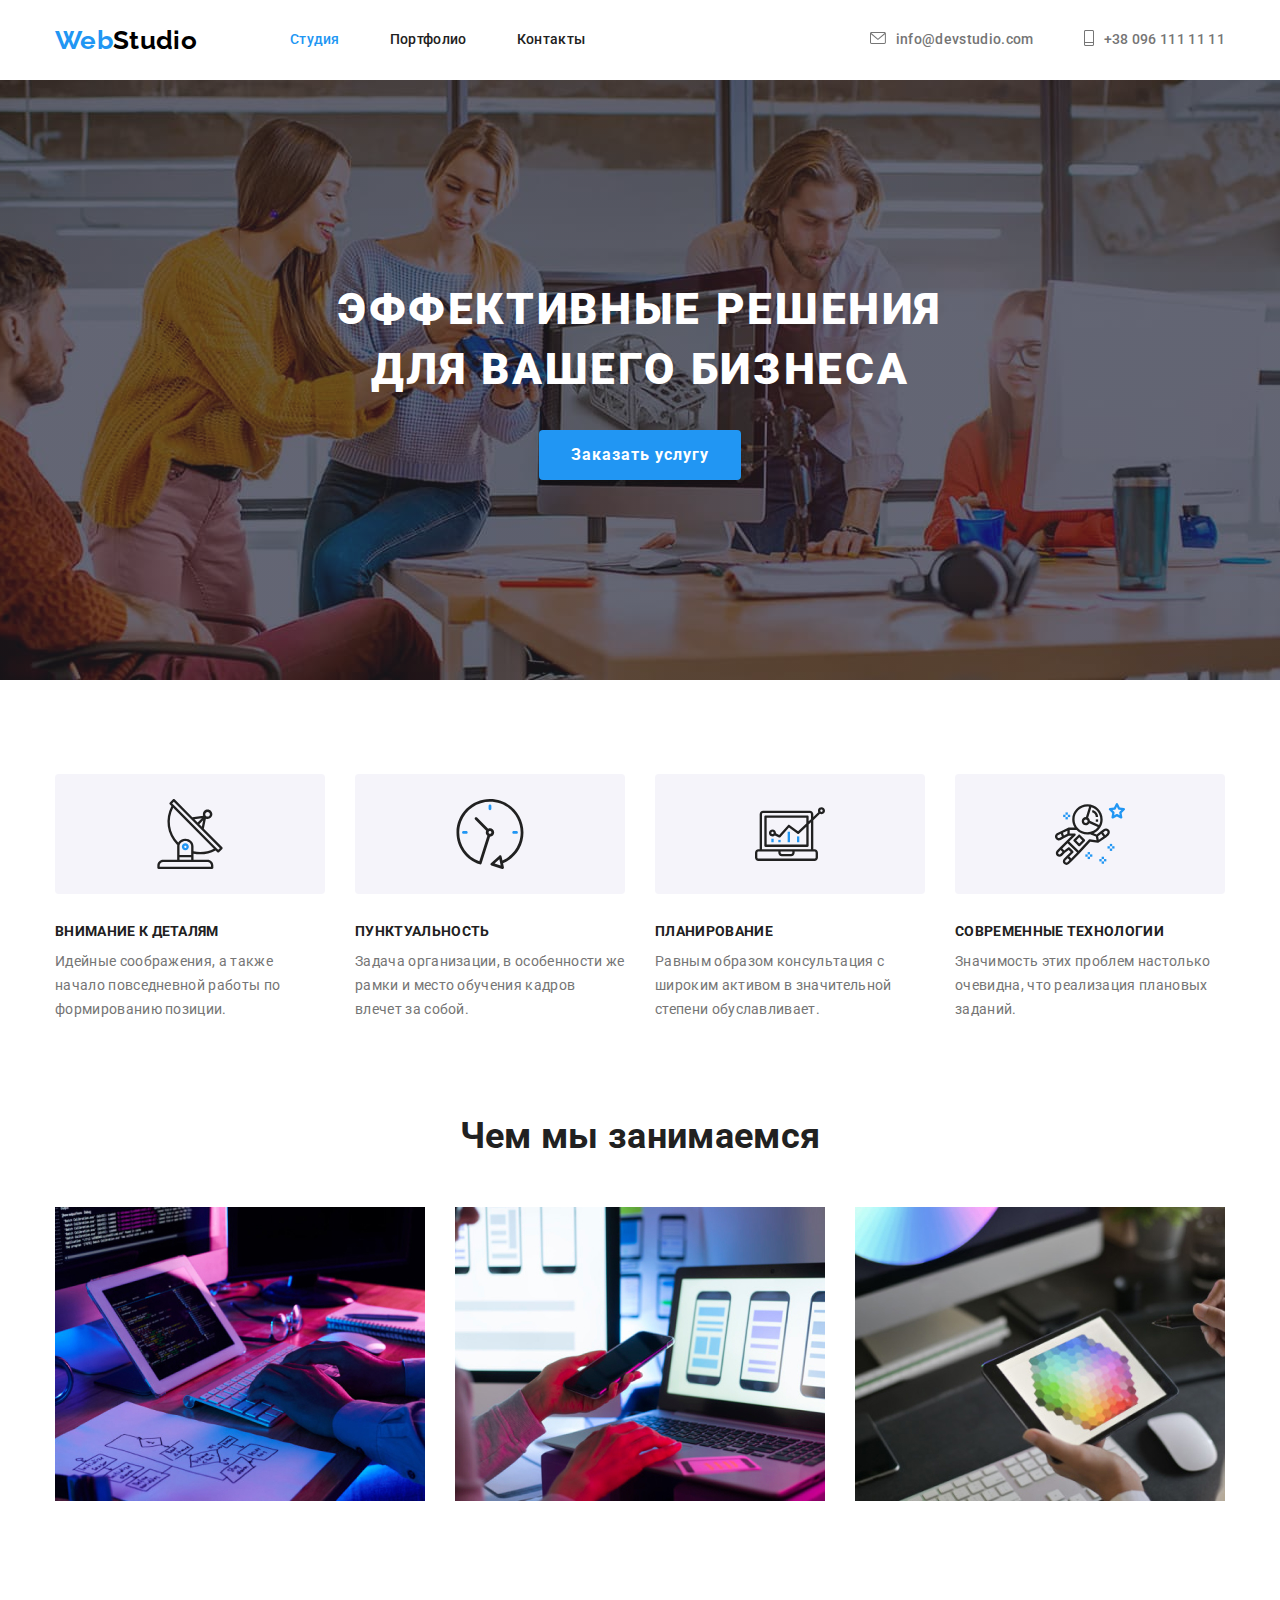
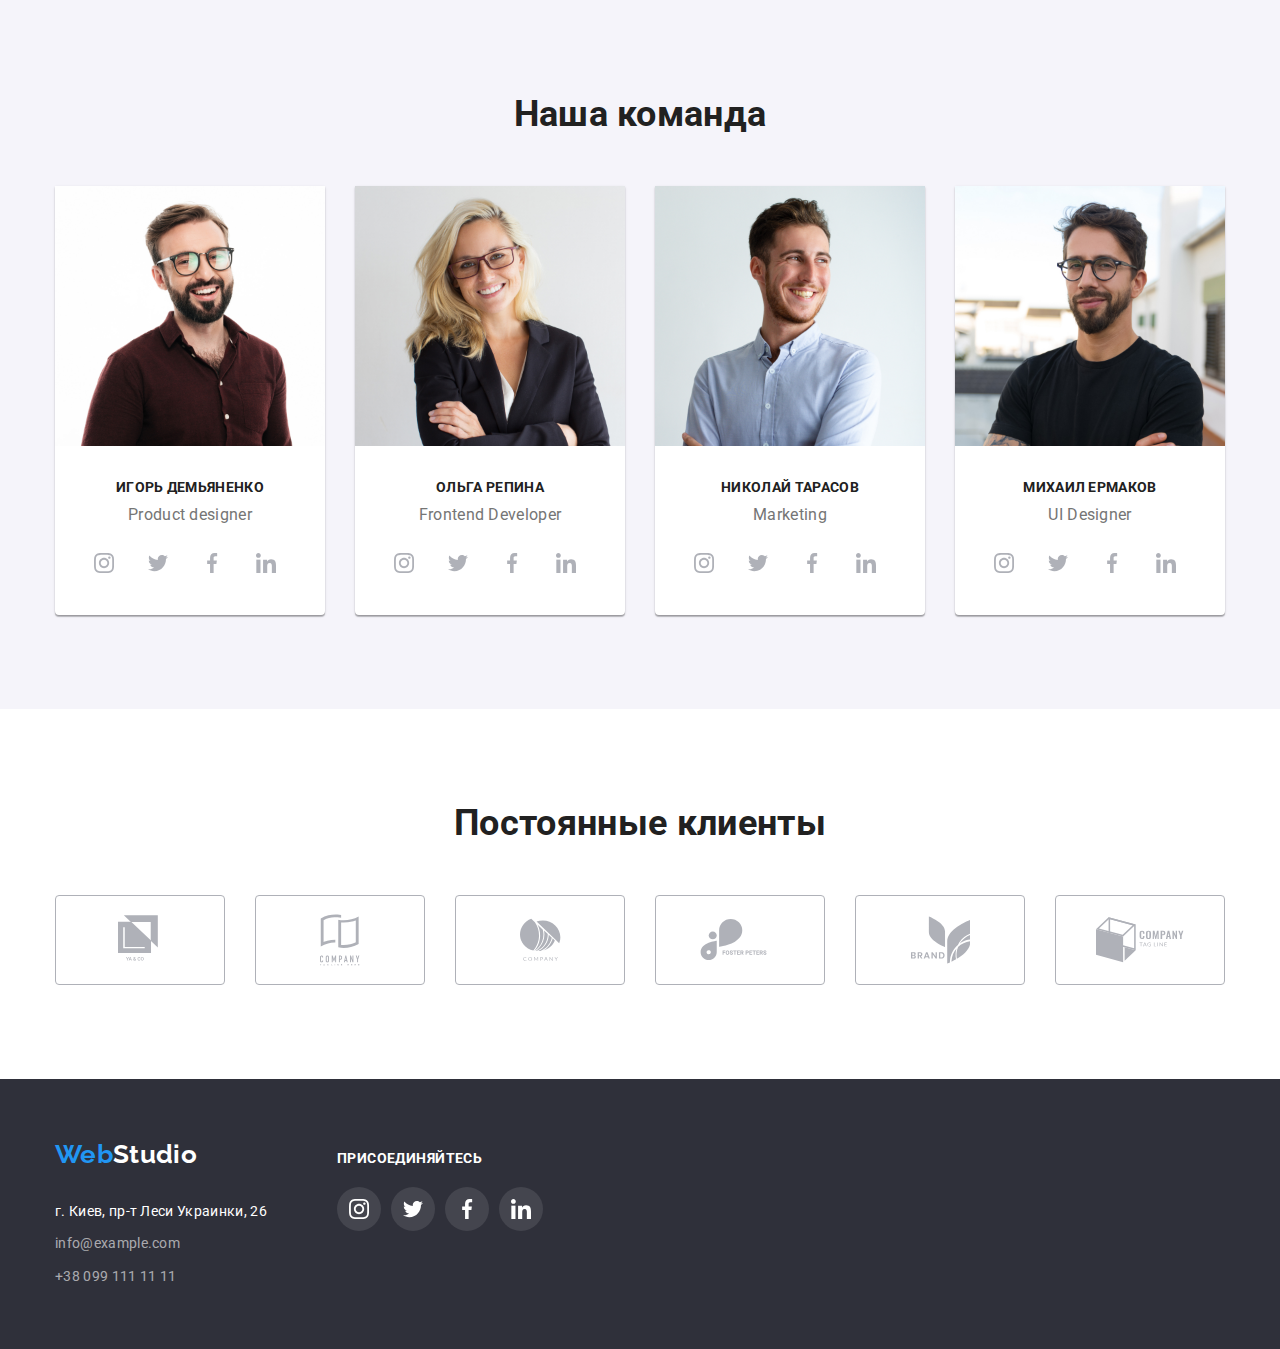
==== index.html @ 2c5a1631 "Homework #5" ====
<!DOCTYPE html>
<html lang="en">

<head>
  <meta charset="UTF-8">
  <meta name="viewport" content="width=device-width, initial-scale=1.0">
  <title>Document</title>
  <link href="https://fonts.googleapis.com/css2?family=Raleway:wght@700&family=Roboto:wght@400;500;700;900&display=swap"
    rel="stylesheet">
  <link rel="stylesheet" href="https://cdnjs.cloudflare.com/ajax/libs/modern-normalize/1.0.0/modern-normalize.min.css">
  <link rel="stylesheet" href="./css/styles.css">
</head>

<body class="page">
  <!--HEADER-->
  <header>
    <div class="container header-nav">
      <nav class="header-nav">
        <a href="./index.html" class="logo"><span class="logoblue">Web</span>Studio</a>
        <ul class="site-nav">
          <li class="nav-item"><a href="" class="current">Студия</a></li>
          <li class="nav-item"><a href="./portfolio.html">Портфолио</a></li>
          <li class="nav-item"><a href="">Контакты</a></li>
        </ul>
      </nav>
      <ul class="auth-nav">
        <li class="item">
          <a href="mailto:info@devstudio.com">
            <div class="icon-block"> <svg class="icon-email">
                <use href="./images/symbol-defs.svg#icon-email"> </use>
              </svg> </div>
            info@devstudio.com
          </a></li>
        <li class="item"><a href="tel:+380961111111">
            <div class="icon-block">
              <svg class="icon-tel">
                <use href="./images/symbol-defs.svg#icon-tel"> </use>
              </svg></div>
            +38 096 111 11 11
          </a></li>
      </ul>
    </div>
  </header>
  <main>
    <!--HERO-->
    <section class="hero">
      <div class="container center">
        <div class="heroimg">
          <h1 class="hero-title">ЭФФЕКТИВНЫЕ РЕШЕНИЯ ДЛЯ ВАШЕГО БИЗНЕСА</h1>
          <button class="button">Заказать услугу</button>
        </div>
      </div>
    </section>
    <!--ADVANTAGES-->
    <section class="advantages">
      <div class="container advant-items">
        <ul class="advantages-list">
          <li class="features icon-antenna">
            <h2 class="section-title adv-title">Внимание к деталям</h2>
            <p class="adv-item">Идейные соображения, а также начало повседневной работы по формированию позиции.</p>
          </li>
          <li class="features icon-clock">
            <h2 class="section-title adv-title">Пунктуальность</h2>
            <p class="adv-item">Задача организации, в особенности же рамки и место обучения кадров влечет за собой.</p>
          </li>
          <li class="features icon-diagram">
            <h2 class="section-title adv-title">Планирование</h2>
            <p class="adv-item">Равным образом консультация с широким активом в значительной степени обуславливает.</p>
          </li>
          <li class="features icon-astronaut">
            <h2 class="section-title adv-title">Современные технологии</h2>
            <p class="adv-item">Значимость этих проблем настолько очевидна, что реализация плановых заданий.</p>
          </li>
        </ul>
      </div>
      </div>
    </section>
    <!--ABOUT US-->
    <section class="aboutus">
      <div class="container">
        <h2 class="aboutus-title">Чем мы занимаемся</h2>
        <ul class="aboutus-items">
          <li class="aboutus-item"><a href="" class="img"><img src="./images/about1.jpg" alt="About us 1"
                width="370"></a></li>
          <li class="aboutus-item"><a href="" class="img"><img src="./images/about2.jpg" alt="About us 2"
                width="370"></a></li>
          <li class="aboutus-item"><a href="" class="img"><img src="./images/about3.jpg" alt="About us 3"
                width="370"></a></li>
        </ul>
      </div>
    </section>
    <!--OUR TEAM-->
    <section class="ourteam">
      <div class="container">
        <h2 class="ourteam-title">Наша команда</h2>
        <ul class="ourteam-item">
          <li class="cards"><img src="./images/ourteam1.jpg" alt="Igor photo" width="270">
            <h3 class="section-title">Игорь Демьяненко</h3>
            <p class="ourteam-who">Product designer</p>
            <ul class="social-links">
              <li> <a class="icon-link" href="https://instagram.com/">
                  <svg class="icon-social">
                    <use href="./images/symbol-defs.svg#icon-instagram-2"></use>
                  </svg> </a> </li>
              <li> <a class="icon-link" href="https://instagram.com/">
                  <svg class="icon-social">
                    <use href="./images/symbol-defs.svg#icon-twitter-1"></use>
                  </svg> </a> </li>
              <li> <a class="icon-link" href="https://instagram.com/">
                  <svg class="icon-social">
                    <use href="./images/symbol-defs.svg#icon-facebook-1"></use>
                  </svg> </a> </li>
              <li> <a class="icon-link" href="https://instagram.com/">
                  <svg class="icon-social">
                    <use href="./images/symbol-defs.svg#icon-linkedin-1"></use>
                  </svg> </a> </li>
            </ul>
          </li>
          <li class="cards"> <img src="./images/ourteam2.jpg" alt="Olga photo" width="270">
            <h3 class="section-title">Ольга Репина</h3>
            <p class="ourteam-who">Frontend Developer</p>
            <ul class="social-links">
              <li> <a class="icon-link insta" href="https://instagram.com/">
                  <svg class="icon-social">
                    <use href="./images/symbol-defs.svg#icon-instagram-2"></use>
                  </svg> </a> </li>
              <li> <a class="icon-link" href="https://instagram.com/">
                  <svg class="icon-social">
                    <use href="./images/symbol-defs.svg#icon-twitter-1"></use>
                  </svg> </a> </li>
              <li> <a class="icon-link" href="https://instagram.com/">
                  <svg class="icon-social">
                    <use href="./images/symbol-defs.svg#icon-facebook-1"></use>
                  </svg> </a> </li>
              <li> <a class="icon-link" href="https://instagram.com/">
                  <svg class="icon-social">
                    <use href="./images/symbol-defs.svg#icon-linkedin-1"></use>
                  </svg> </a> </li>
            </ul>
          </li>
          <li class="cards"> <img src="./images/ourteam3.jpg" alt="Nikolay photo" width="270">
            <h3 class="section-title">Николай Тарасов</h3>
            <p class="ourteam-who">Marketing</p>
            <ul class="social-links">
              <li> <a class="icon-link insta" href="https://instagram.com/">
                  <svg class="icon-social">
                    <use href="./images/symbol-defs.svg#icon-instagram-2"></use>
                  </svg> </a> </li>
              <li> <a class="icon-link" href="https://instagram.com/">
                  <svg class="icon-social">
                    <use href="./images/symbol-defs.svg#icon-twitter-1"></use>
                  </svg> </a> </li>
              <li> <a class="icon-link" href="https://instagram.com/">
                  <svg class="icon-social">
                    <use href="./images/symbol-defs.svg#icon-facebook-1"></use>
                  </svg> </a> </li>
              <li> <a class="icon-link" href="https://instagram.com/">
                  <svg class="icon-social">
                    <use href="./images/symbol-defs.svg#icon-linkedin-1"></use>
                  </svg> </a> </li>
            </ul>
          </li>
          <li class="cards"> <img src="./images/ourteam4.jpg" alt="Mikhayl photo" width="270">
            <h3 class="section-title">Михаил Ермаков</h3>
            <p class="ourteam-who">UI Designer</p>
            <ul class="social-links">
              <li> <a class="icon-link insta" href="https://instagram.com/">
                  <svg class="icon-social">
                    <use href="./images/symbol-defs.svg#icon-instagram-2"></use>
                  </svg> </a> </li>
              <li> <a class="icon-link" href="https://instagram.com/">
                  <svg class="icon-social">
                    <use href="./images/symbol-defs.svg#icon-twitter-1"></use>
                  </svg> </a> </li>
              <li> <a class="icon-link" href="https://instagram.com/">
                  <svg class="icon-social">
                    <use href="./images/symbol-defs.svg#icon-facebook-1"></use>
                  </svg> </a> </li>
              <li> <a class="icon-link" href="https://instagram.com/">
                  <svg class="icon-social">
                    <use href="./images/symbol-defs.svg#icon-linkedin-1"></use>
                  </svg> </a> </li>
            </ul>
          </li>
        </ul>
      </div>
    </section>
  </main>
  <!--CLIENTS-->
  <section class="clients">
    <div class="container">
      <h2 class="clients-title">Постоянные клиенты</h2>
      <ul class="clients-list">
        <li class="clients-block">
          <a class="clients-link" href="">
            <svg class="clients-item" width="44" height="49">
              <use href="./images/symbol-defs.svg#icon-logo-1"></use>
            </svg>
          </a>
        </li>
        <li class="clients-block">
          <a class="clients-link" href="">
            <svg class="clients-item" width="40" height="52">
              <use href="./images/symbol-defs.svg#icon-logo-2"></use>
            </svg>
          </a>
        </li>
        <li class="clients-block">
          <a class="clients-link" href="">
            <svg class="clients-item" width="41" hight="42">
              <use href="./images/symbol-defs.svg#icon-logo-3"></use>
            </svg>
          </a>
        </li>
        <li class="clients-block">
          <a class="clients-link" href="">
            <svg class="clients-item" width="80" height="42">
              <use href="./images/symbol-defs.svg#icon-logo-4"></use>
            </svg>
          </a>
        </li>
        <li class="clients-block">
          <a class="clients-link" href="">
            <svg class="clients-item" width="59" hight="47">
              <use href="./images/symbol-defs.svg#icon-logo-5"></use>
            </svg>
          </a>
        </li>
        <li class="clients-block">
          <a class="clients-link" href="">
            <svg class="clients-item" width="88" hight="45">
              <use href="./images/symbol-defs.svg#icon-logo-6"></use>
            </svg>
          </a>
        </li>
      </ul>
    </div>
  </section>

  <!--FOOTER-->
  <footer class="footer">
    <div class="container footer-mainblock">
      <div class="footer-firstblock">
        <a href="./index.html" class="logo-footer"><span class="logoblue">Web</span>Studio</a>
        <address class="street-footer">
          г. Киев, пр-т Леси Украинки, 26
        </address>
        <address class="footer-nav">
          <a class="footer-address" href="mailto:info@example.com">info@example.com</a>
          <a class="footer-tel" href="tel:+380991111111">+38 099 111 11 11</a>
        </address>
      </div>
      <div class="footer-secondblock">
        <p class="join-text">ПРИСОЕДИНЯЙТЕСЬ</p>
        <ul class="footer-links">
          <li class="footer-links-item"> <a class="footer-link" href="https://instagram.com/">
              <svg class="icon-footer">
                <use href="./images/symbol-defs.svg#icon-instagram-2"></use>
              </svg> </a> </li>
          <li class="footer-links-item"> <a class="footer-link" href="https://instagram.com/">
              <svg class="icon-footer">
                <use href="./images/symbol-defs.svg#icon-twitter-1"></use>
              </svg> </a> </li>
          <li class="footer-links-item"> <a class="footer-link" href="https://instagram.com/">
              <svg class="icon-footer">
                <use href="./images/symbol-defs.svg#icon-facebook-1"></use>
              </svg> </a> </li>
          <li class="footer-links-item"> <a class="footer-link" href="https://instagram.com/">
              <svg class="icon-footer">
                <use href="./images/symbol-defs.svg#icon-linkedin-1"></use>
              </svg> </a> </li>
        </ul>
      </div>
    </div>
  </footer>
</body>

</html>
---- css/styles.css ----
:root {
    --primary-text-color: #212121;
    --navigation-but-color: #2196F3;
    --secondary-text-color: #757575;
    --white-text-color: #ffffff;
}
h1, h2, h3 {
    margin: 0;
}
p {
    margin: 0;
}
a {
    text-decoration: none;
}

ul {
    list-style: none;
    margin: 0;
    padding: 0;
}

.page {
    background-color: white;
    font-family: Roboto, sans-serif;
    letter-spacing: 0.02em;
       
}
/*----------------------------HEADER----------------------------*/
.icon-email,
.icon-tel {
  fill: var(--secondary-text-color);
}

.icon-block {
    display: inline-block;
    margin-right: 10px;
}

.icon-email {
    height: 12px;
    width: 16px;
}
.icon-tel {
    height: 16px;
    width: 10px;
}


.portfolio-header {
      border-bottom: 1px solid #ECECEC;
}
.header-nav {
    display:flex;
    align-items: center;
    justify-content: space-between; 
}

/*LOGO*/
.logoblue {
    color: #2196F3;
}
.container {
    width: 1200px;
    margin-left: auto;
    margin-right: auto;
    padding-right: 15px;
    padding-left: 15px;
    
}

.logo {
    color: #000000;
    font-family: Raleway;
    font-weight: bold;
    font-size: 26px;
    line-height: 1.19;
}

.logo:hover {
    color: var(--navigation-but-color);

}

/*SITE NAV*/
.site-nav {
    display: flex;
    font-weight: 500;
    font-size: 14px;
    line-height: 1.14;
    margin-left: 93px;
}
.nav-item:last-child {
    margin-right: 0;
}
.site-nav a {
    display: block;
    margin-top: 32px;
    margin-bottom: 32px;
}
.nav-item {
    margin-right: 50px;
}
.site-nav a {
    color: var(--primary-text-color);
}

.site-nav a:focus,
.site-nav a:hover {
    color: var(--navigation-but-color);
}

.site-nav .current {
    color: var(--navigation-but-color);

}

/*AUTH NAV*/
.auth-nav {
    font-weight: 500;
    font-size: 14px;
    line-height: 1.14;
    margin: 0;
    padding: 0;
    display: flex;
    margin-left: auto;
    text-align: center;
    align-items: center;
}
.auth-nav .item {
    margin-right: 50px;
}
.auth-nav .item:last-child {
margin-right: 0;
}
.auth-nav a {
    color: var(--secondary-text-color);
    display: flex;
    align-items: center;
}
.auth-nav a:focus .icon-block svg,
.auth-nav a:hover .icon-block svg,
.auth-nav a:focus,
.auth-nav a:hover {
    fill: var(--navigation-but-color);
    color: var(--navigation-but-color);
}


/*COPYCOLOR*/
.section-title {
    color: var(--primary-text-color);
    font-weight: bold;
    font-size: 14px;
    line-height: 1.14;
    text-transform: uppercase;
    margin-bottom: 10px;
    margin-top: 0;
}

/*---------------------------- HERO---------------------------- */
.hero {
    height: 600px;
    max-width: 1600px;
    margin-left: auto;
    margin-right: auto;
    background-image: linear-gradient(
        to right, 
        rgba(47, 48, 58, 0.4),
        rgba(47, 48, 58, 0.4)),
    url(../images/hero.jpg);
    background-repeat: no-repeat;
    background-size: cover;
    background-position: center;
    
    
    color: white;
    padding-top: 200px;
    padding-bottom: 200px;

}
.center {
    text-align: center;
}
.hero-title {
    margin: 0 auto 30px auto; 
    font-style: normal;
    font-weight: 900;
    font-size: 44px;
    line-height: 1.36;
    letter-spacing: 0.06em;
     margin-bottom: 30px;
     width: 696px;
     text-align: center;
}
/*----------------------------ADVANTAGES----------------------------*/
.advantages {
    padding-top: 94px;
    padding-bottom: 94px;
}
.section-title {
    margin: 0;
}
.adv-title {
 margin-bottom: 10px;
 margin-top: 30px;

}
 .advantages-list {
     margin: 0;
     padding: 0;
     display: flex;
     
     }
.adv-item {
    color: var(--secondary-text-color);
    font-size: 14px;
    line-height: 1.71;
}
   .features {
       width: 270px;
       margin-right: 30px;
   }
   .features:last-child {
       margin-right: 0;
   }

.features::before {
    display: block;
    content: "";
    height: 120px;
    background-repeat: no-repeat;
    background-position: center;
    background-color:#F5F4FA;
    border-radius: 4px;
}
.icon-antenna::before {
    background-image: url(../images/antenna.svg);
}
.icon-clock::before {
    background-image: url(../images/clock.svg);
}
.icon-diagram::before {
    background-image: url(../images/diagram.svg);
}
.icon-astronaut::before {
    background-image: url(../images/astronaut.svg);
}


/*----------------------------ABOUT US---------------------------- */
.aboutus .aboutus-title, .ourteam-title, .clients-title {
    color: var(--primary-text-color);
    font-weight: bold;
    font-size: 36px;
    line-height: 1.16;
    text-align: center;
    margin: 0;
    padding: 0;
    margin-bottom: 50px;
      }
.aboutus {
    padding-bottom: 94px;
}
.aboutus-items {
    display: flex;
}
.aboutus-item {
    margin-right: 30px;
}
.aboutus-item:last-child {
    margin-right: 0;
}


/*----------------------------OUR TEAM---------------------------- */

.social-links {
display: flex;
justify-content: center;
align-content: center;
  margin-top: 16px;
  margin-bottom: 30px;
}
.icon-link {
    display: flex;
    justify-content: center;
    align-items: center;
    border-radius: 50%;
    height: 44px;
    width: 44px;
    margin-right: 10px;    
}
.icon-social:last-child {
    margin-right: 0px;
}
.icon-social { 
    fill: #AFB1B8;
    height: 20px;
    width: 20px; 
    margin-right: 10px;
}
.icon-link:hover,
.icon-link:hover svg,
.icon-link:focus,
.icon-link:focus svg
{
    background-color: var(--navigation-but-color);
    fill: var(--white-text-color);
}
.ourteam {
    padding-top: 94px;
    padding-bottom: 94px;
    background: #F5F4FA;
}
.ourteam .ourteam-item {
    margin: 0;
    padding: 0;
    display: flex;
}
.cards {
    background: #FFFFFF;
    box-shadow: 0px 1px 3px rgba(0, 0, 0, 0.12),
    0px 1px 1px rgba(0, 0, 0, 0.14),
    0px 2px 1px rgba(0, 0, 0, 0.2);
    border-radius: 0px 0px 4px 4px;
    width: 270px;
    margin-right: 30px;
}
.cards:last-child {
    margin-right: 0;
}
.ourteam .section-title {
    text-align: center;
    margin-top: 30px;
    margin-bottom: 10px;

}
.ourteam-who {
    color: var(--secondary-text-color);
    font-size: 16px;
    line-height: 1.18;
    text-align: center;
    margin-top: 0;
}

 /*----------------------------CLIENTS---------------------------- */
.clients {
    padding-top: 94px;
    padding-bottom: 94px;
}


.clients-list {
    display: flex;
    justify-content: space-between;
    align-items: center;
}
.clients-link {
        height: 90px;
        width: 170px;
        border: 1px solid #AFB1B8;
        border-radius: 4px;
        display: block;
            display:flex;
            justify-content: center;
            align-items: center;
}
.clients-item {
    fill: #AFB1B8;

}
.clients-link:hover svg,
.clients-link:hover,
.clients-link:focus svg,
.clients-link:focus {
    fill: var(--navigation-but-color);
}
.clients-link:hover,
.clients-link:focus {
    border: 1px solid #2196F3;
}

/*----------------------------FOOTER---------------------------- */
.logo-footer {
    color: #ffffff;
    font-family: Raleway;
    font-weight: bold;
    font-size: 26px;
    line-height: 1.19;
    margin-bottom: 30px;
    display: inline-block;
}
.footer {
    background-color: #2F303A;
    padding: 60px 0;
    
}
.footer-nav a {
    font-size: 14px;
    line-height: 1.71;
    color: rgba(255, 255, 255, 0.6);
    font-style: normal;
}
.street-footer {
    font-size: 14px;
    line-height: 1.71;
    color: #FFFFFF;
    font-style: normal;
}
.footer-address {
    margin: 9px 0;
    display: inline-block;
}
.logo-footer:hover {
    color: var(--navigation-but-color);
}
.footer-tel {
    display: block;
}
.join-text {
    font-weight: bold;
    font-size: 14px;
    line-height: 1.14;
    letter-spacing: 0.03em;
    text-transform: uppercase;
    color: var(--white-text-color);
    margin-bottom: 20px;
}

.footer-mainblock {
    display: flex;
}

.footer-secondblock {
    padding-top: 12px;
    margin-left: 70px;
}

.icon-footer {
    height: 20px;
    width: 20px;
    fill: #ffffff;
}

.footer-links {
    display: flex;
    justify-content: flex-start;
    align-content: center;
    width: 206px;
}

.footer-link {
    display: flex;
    justify-content: center;
    align-items: center;
    border-radius: 50%;
    height: 44px;
    width: 44px;
    background: rgba(255, 255, 255, 0.1);
}

.footer-links-item:last-child {
    margin-right: 0;
}

.footer-link:hover svg,
.footer-link:hover,
.footer-link:focus svg,
.footer-link:focus {
    background-color: var(--navigation-but-color);
}

.footer-links-item {
    margin-right: 10px;
}

/*----------------------------BUTTON----------------------------*/
button {
    font-family: inherit;
}
.button {
     font-weight: bold;
    font-size: 16px;
    line-height: 1.87; 
    text-align: center;
    border: 0;
    letter-spacing: 0.06em;
    color: #FFFFFF;
    background-color: #2196F3;
    border-radius: 4px;
    padding: 10px 32px;
    box-shadow: 0px 4px 4px rgba(0, 0, 0, 0.15);
    min-width: 200px;
    height: 50px;
       }
/*----------------------------PORTFOLIO.HTML----------------------------*/
/*----------------------------MAIN----------------------------*/
.main-cont {
  padding-top: 94px;
  padding-bottom: 94px; 
}
.portfolio p {
    color: var(--secondary-text-color)
}
.button-portfolio {
    font-weight: 500;
    font-size: 16px;
    line-height: 1.62;
    text-align: center;
    background-color: #F5F4FA;
    color: var(--primary-text-color);
    border-radius: 4px;
    border: 0;
    display: flex;
    margin-right: 8px;
    padding: 6px 22px 6px 22px;   
}
.button-portfolio:focus,
.button-portfolio:hover{
    color: #ffffff;
    background-color: var(--navigation-but-color);
box-shadow: 0px 3px 1px rgba(0, 0, 0, 0.1),
0px 1px 2px rgba(0, 0, 0, 0.08),
0px 2px 2px rgba(0, 0, 0, 0.12);
}
.buttons-portfolio {
    display: flex;
        align-items: center;
        justify-content: center;
        margin-bottom: 50px;
}
.portfolio {
    display: flex;
    flex-wrap: wrap;
}
.portfolio-title {
font-weight: bold;
font-size: 18px;
line-height: 2;
letter-spacing: 0.06em;
color: var(--primary-text-color);
}
.portfolio-whatis {
   
        font-size: 16px;
        line-height: 1.87;
  
}
.flext-item {
    background: #FFFFFF;
    border: 1px solid #EEEEEE;
    box-sizing: border-box;
    margin-right: 30px;
    width: 370px;
    margin-bottom: 30px;
    
}
.flext-item:nth-child(3n) {
    margin-right: 0;
}
.portfolio-block {
    padding: 20px 24px;
}

.header {   
    border-bottom: 1px solid #ECECEC;
}

.flext-item:hover,
.flext-item:focus {
    box-shadow: 0px 1px 1px rgba(0, 0, 0, 0.12),
    0px 4px 4px rgba(0, 0, 0, 0.06),
    1px 4px 6px rgba(0, 0, 0, 0.16);
}
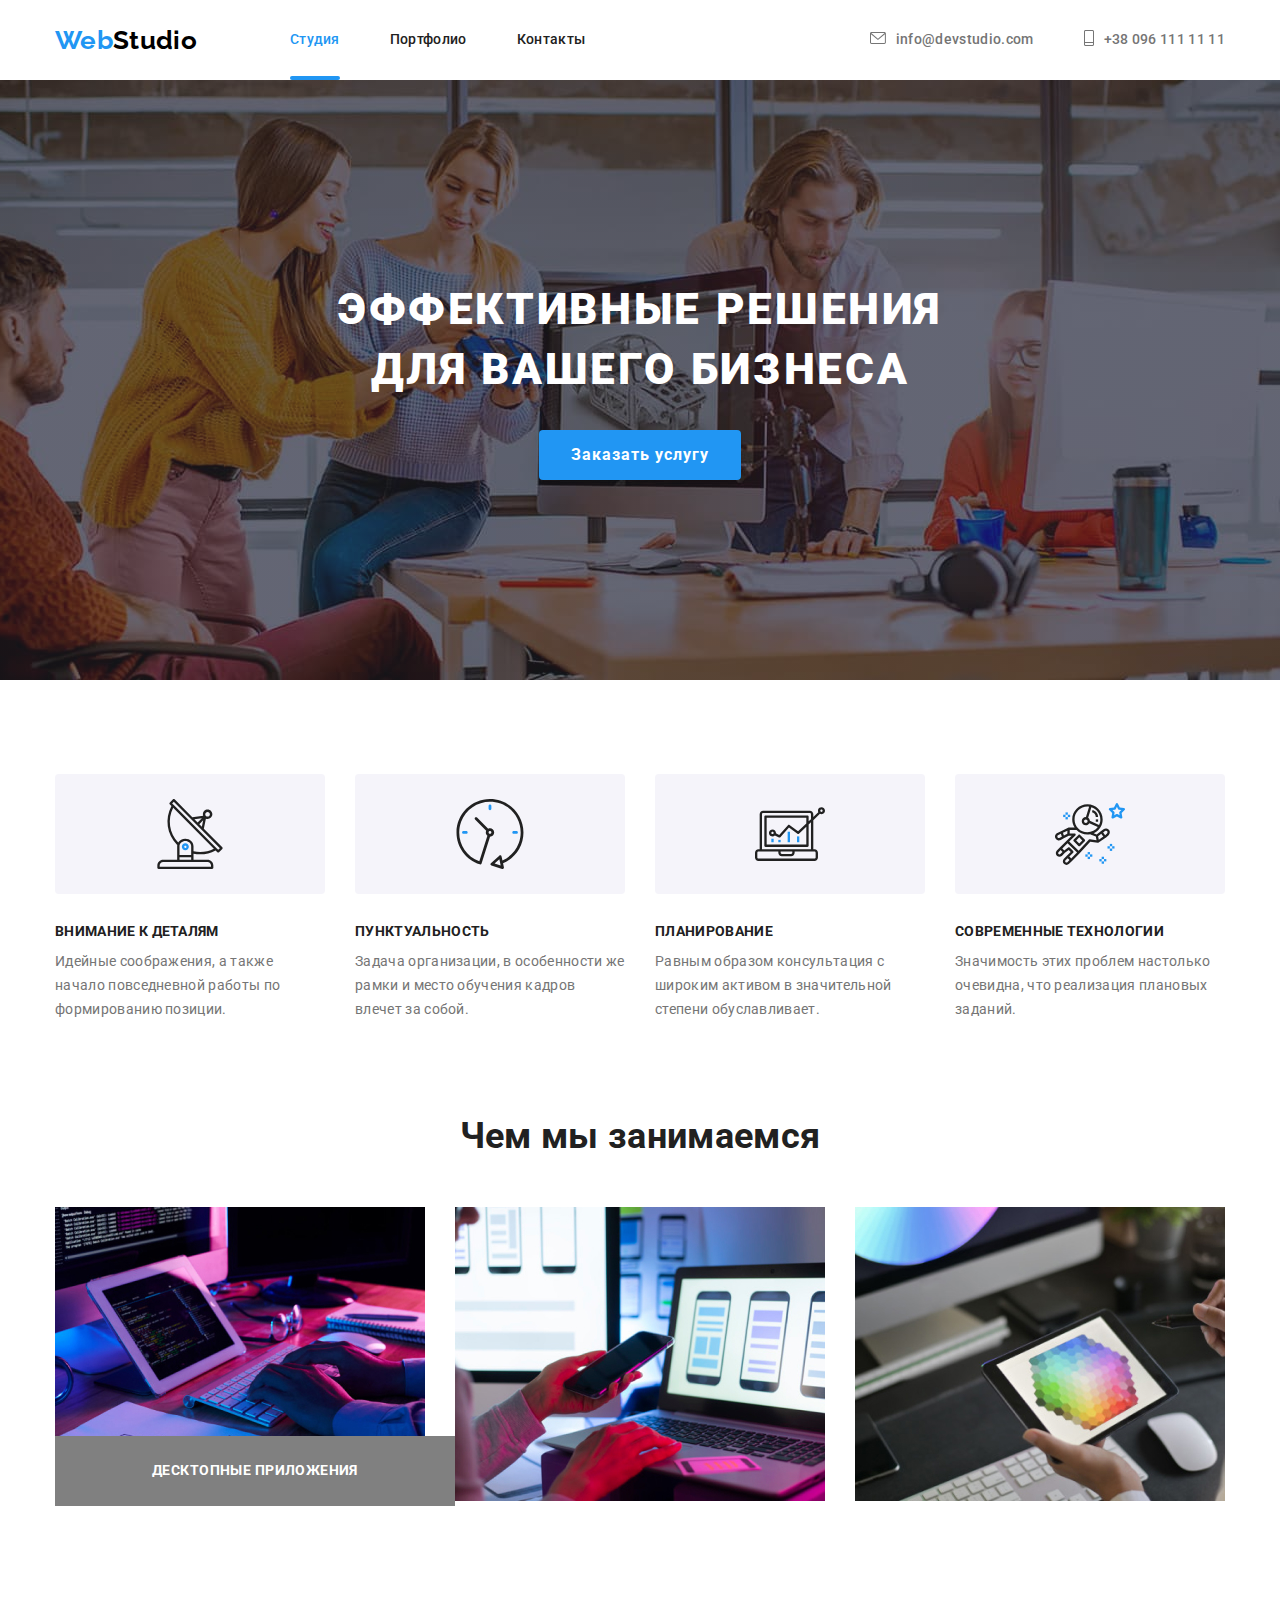
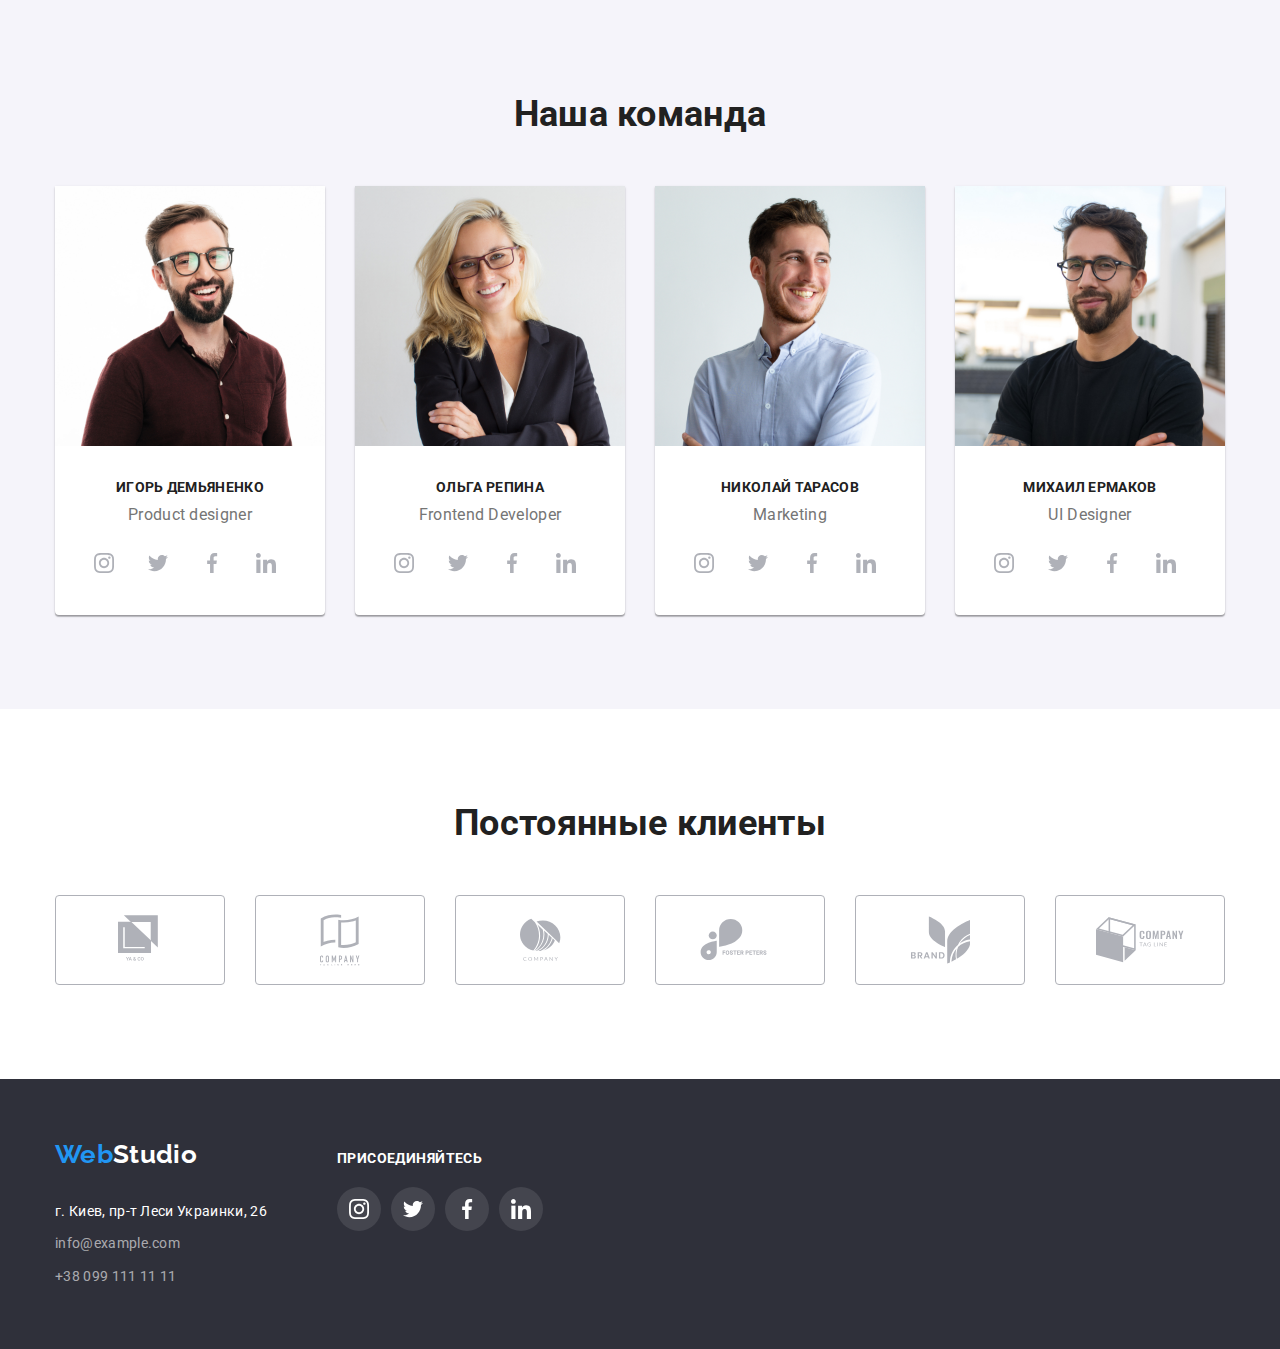
==== commit d23721b0: "дз5" ====
--- a/index.html
+++ b/index.html
@@ -80,8 +80,11 @@
       <div class="container">
         <h2 class="aboutus-title">Чем мы занимаемся</h2>
         <ul class="aboutus-items">
-          <li class="aboutus-item"><a href="" class="img"><img src="./images/about1.jpg" alt="About us 1"
-                width="370"></a></li>
+          <div class="aboutus-first-block">
+            <h2 class="aboutus-text-picture">ДЕСКТОПНЫЕ ПРИЛОЖЕНИЯ</h2>
+            <li class="aboutus-item"><a href="" class="img"><img src="./images/about1.jpg" alt="About us 1" width="370">
+              </a></li>
+          </div>
           <li class="aboutus-item"><a href="" class="img"><img src="./images/about2.jpg" alt="About us 2"
                 width="370"></a></li>
           <li class="aboutus-item"><a href="" class="img"><img src="./images/about3.jpg" alt="About us 3"
--- a/css/styles.css
+++ b/css/styles.css
@@ -27,6 +27,19 @@
        
 }
 /*----------------------------HEADER----------------------------*/
+.current::before {
+  position: absolute;
+  content: "";
+  background-color: #2196F3;
+  border-radius: 2px;
+  height: 4px;
+  margin-top: 20px;
+  width: 100%;
+  bottom: -32px;
+}
+.current {
+    position: relative;  
+}
 .icon-email,
 .icon-tel {
   fill: var(--secondary-text-color);
@@ -249,6 +262,26 @@
 
 
 /*----------------------------ABOUT US---------------------------- */
+.aboutus-first-block {
+    display: flex;
+    position: relative;
+    width: 100%;
+}
+.aboutus-text-picture {
+    display: flex;
+    justify-content: center;
+    align-items: center;
+    position: absolute;
+    left: 0;
+    bottom: 0;
+    width: 100%;
+    height: 70px;
+    background-color: grey;
+}
+
+
+
+
 .aboutus .aboutus-title, .ourteam-title, .clients-title {
     color: var(--primary-text-color);
     font-weight: bold;
@@ -261,6 +294,14 @@
       }
 .aboutus {
     padding-bottom: 94px;
+}
+.aboutus-text-picture {
+    font-weight: bold;
+    font-size: 14px;
+    line-height: 1.14;
+    text-align: center;
+    letter-spacing: 0.03em;
+    color: #ffffff;
 }
 .aboutus-items {
     display: flex;
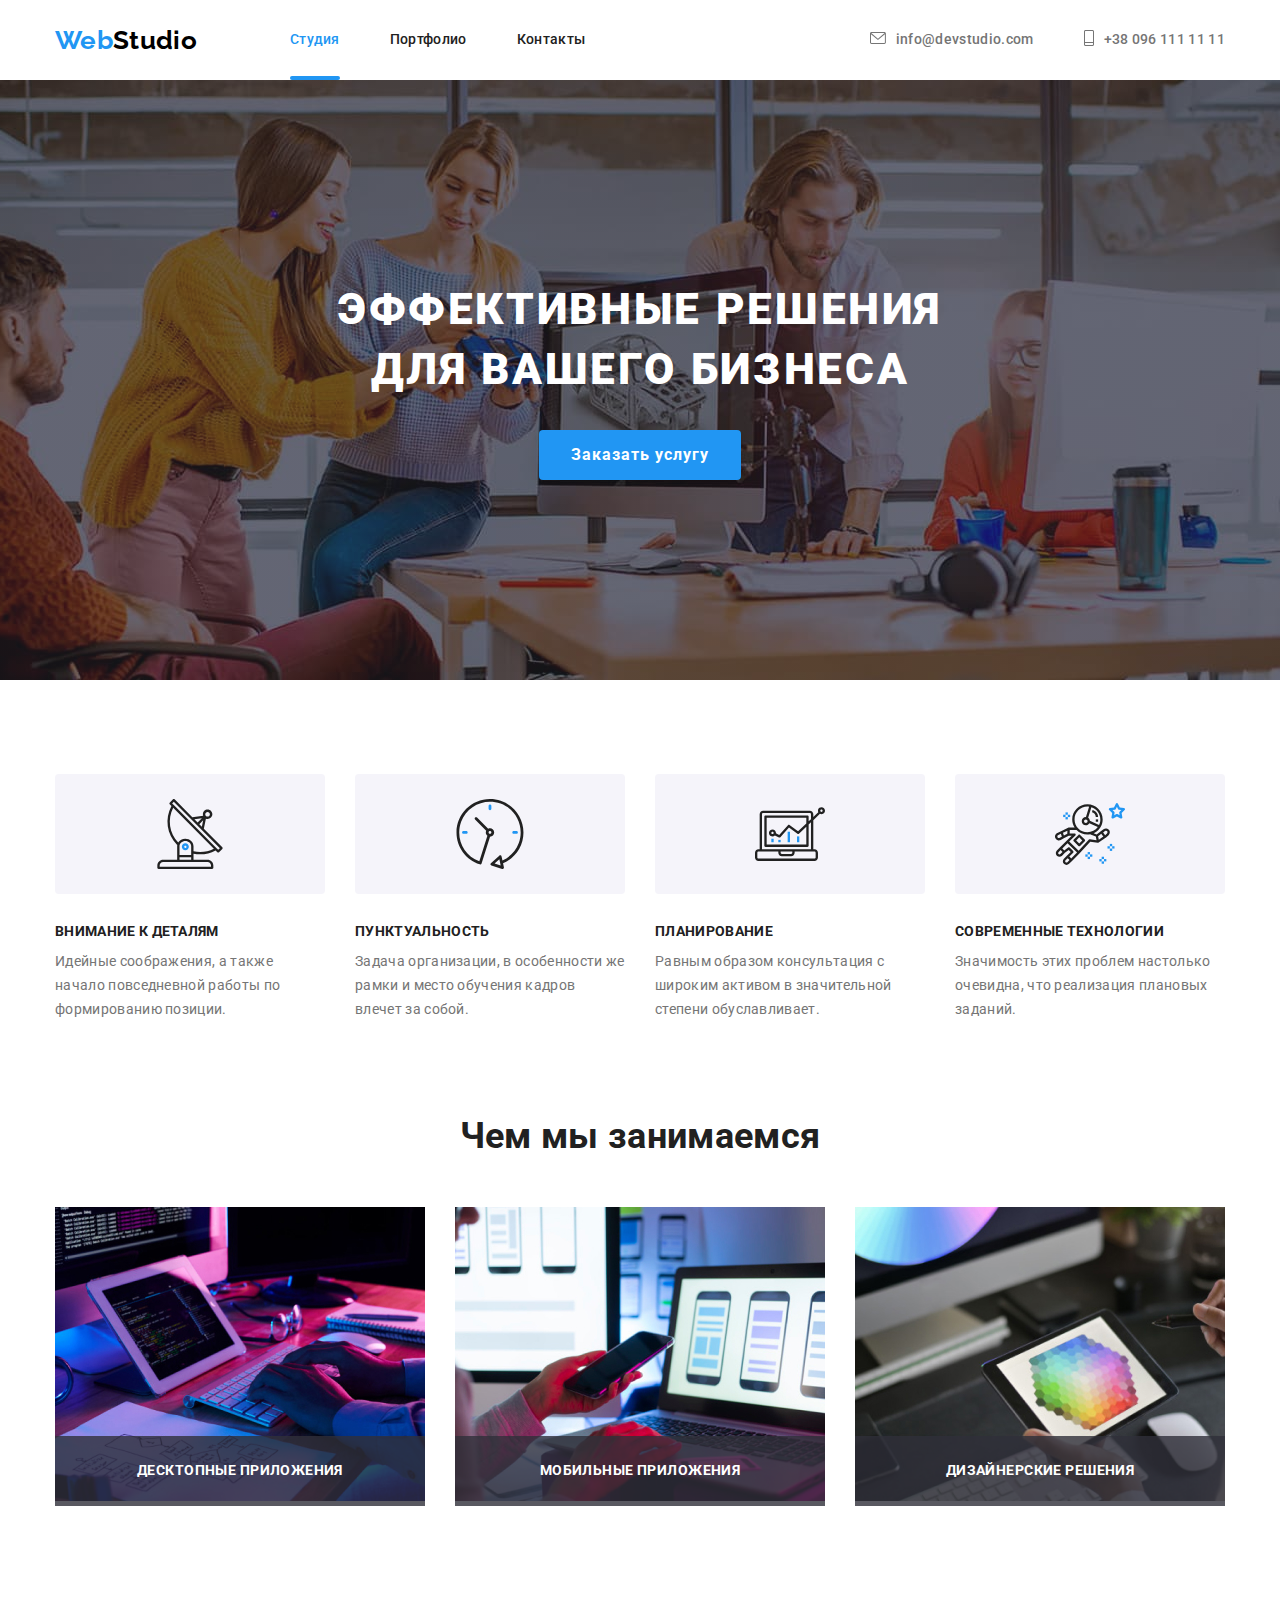
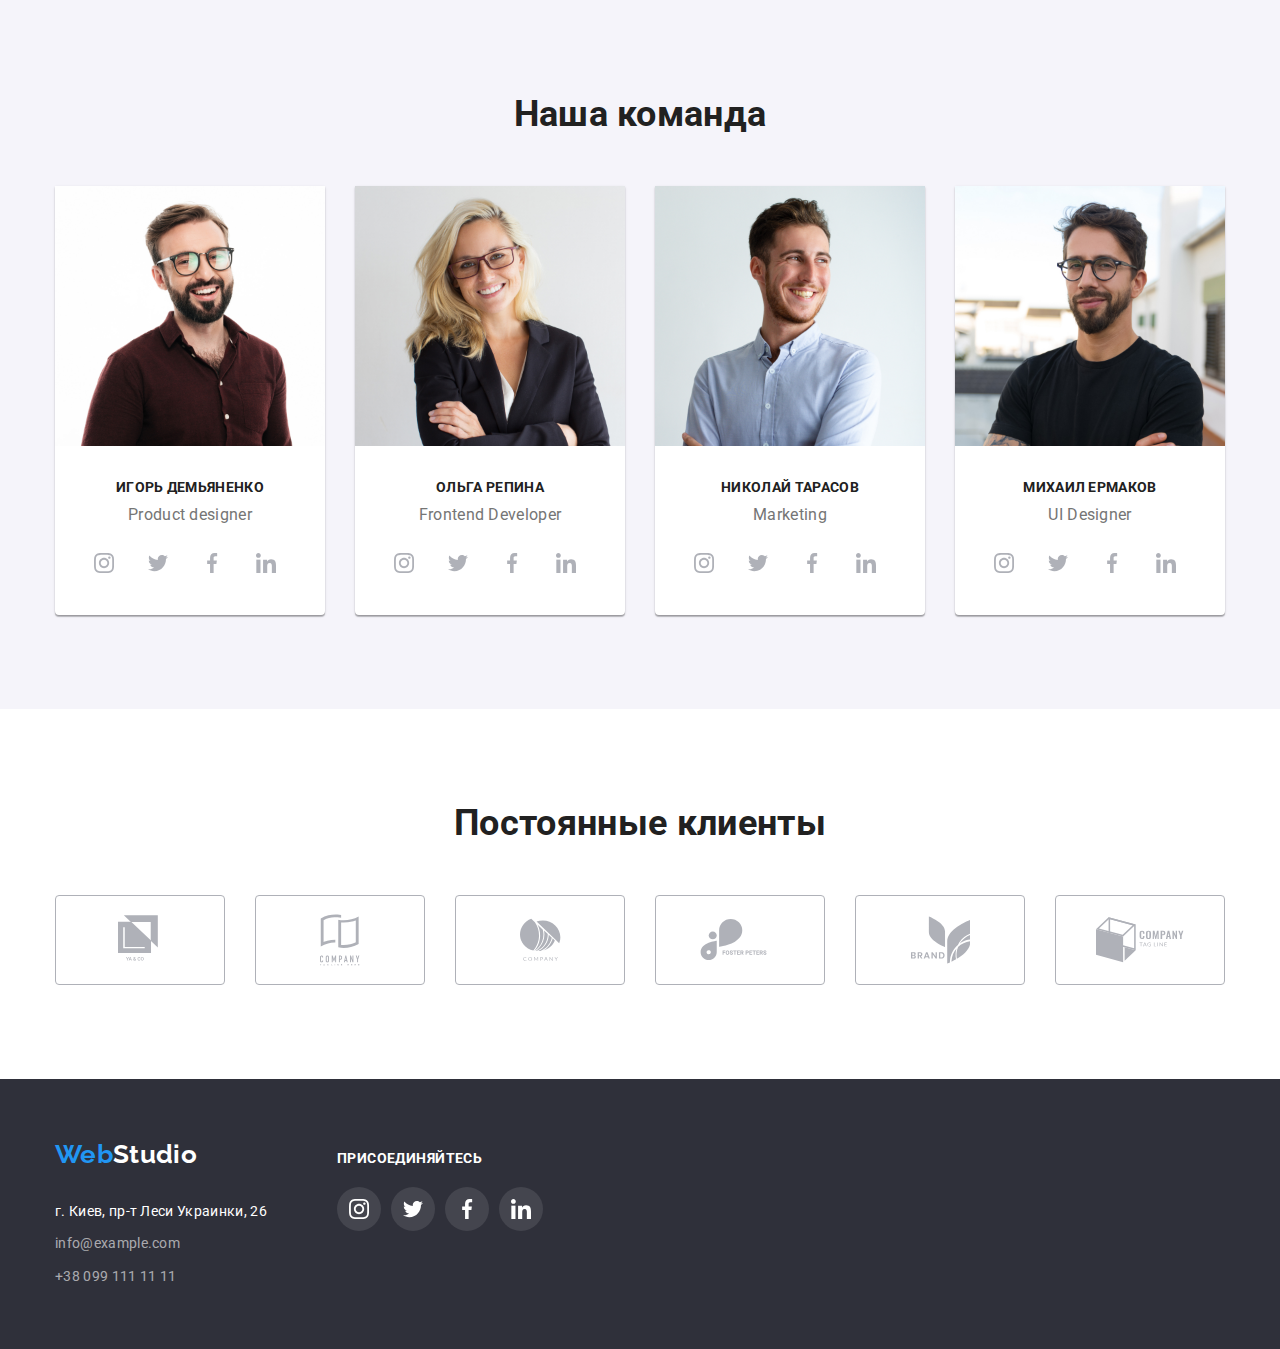
==== commit 1fd3c66d: "1-2 ДЗ5" ====
--- a/index.html
+++ b/index.html
@@ -80,15 +80,18 @@
       <div class="container">
         <h2 class="aboutus-title">Чем мы занимаемся</h2>
         <ul class="aboutus-items">
-          <div class="aboutus-first-block">
-            <h2 class="aboutus-text-picture">ДЕСКТОПНЫЕ ПРИЛОЖЕНИЯ</h2>
-            <li class="aboutus-item"><a href="" class="img"><img src="./images/about1.jpg" alt="About us 1" width="370">
-              </a></li>
-          </div>
-          <li class="aboutus-item"><a href="" class="img"><img src="./images/about2.jpg" alt="About us 2"
-                width="370"></a></li>
+          <li class="aboutus-item">
+            <a href="" class="img"><img src="./images/about1.jpg" alt="About us 1" width="370"></a>
+            <p class="aboutus-text-picture">ДЕСКТОПНЫЕ ПРИЛОЖЕНИЯ</p>
+          </li>
+          <li class="aboutus-item">
+            <a href="" class="img"><img src="./images/about2.jpg" alt="About us 2" width="370"></a>
+            <p class="aboutus-text-picture">МОБИЛЬНЫЕ ПРИЛОЖЕНИЯ</p>
+          </li>
           <li class="aboutus-item"><a href="" class="img"><img src="./images/about3.jpg" alt="About us 3"
-                width="370"></a></li>
+                width="370"></a>
+            <p class="aboutus-text-picture">ДИЗАЙНЕРСКИЕ РЕШЕНИЯ</p>
+          </li>
         </ul>
       </div>
     </section>
--- a/css/styles.css
+++ b/css/styles.css
@@ -262,11 +262,7 @@
 
 
 /*----------------------------ABOUT US---------------------------- */
-.aboutus-first-block {
-    display: flex;
-    position: relative;
-    width: 100%;
-}
+
 .aboutus-text-picture {
     display: flex;
     justify-content: center;
@@ -276,12 +272,10 @@
     bottom: 0;
     width: 100%;
     height: 70px;
-    background-color: grey;
-}
-
-
-
-
+}
+.aboutus-text-picture {
+background-color: rgba(47, 48, 58, 0.8);
+}
 .aboutus .aboutus-title, .ourteam-title, .clients-title {
     color: var(--primary-text-color);
     font-weight: bold;
@@ -305,8 +299,11 @@
 }
 .aboutus-items {
     display: flex;
+    position: relative;
 }
 .aboutus-item {
+    display: flex;
+    position: relative;
     margin-right: 30px;
 }
 .aboutus-item:last-child {
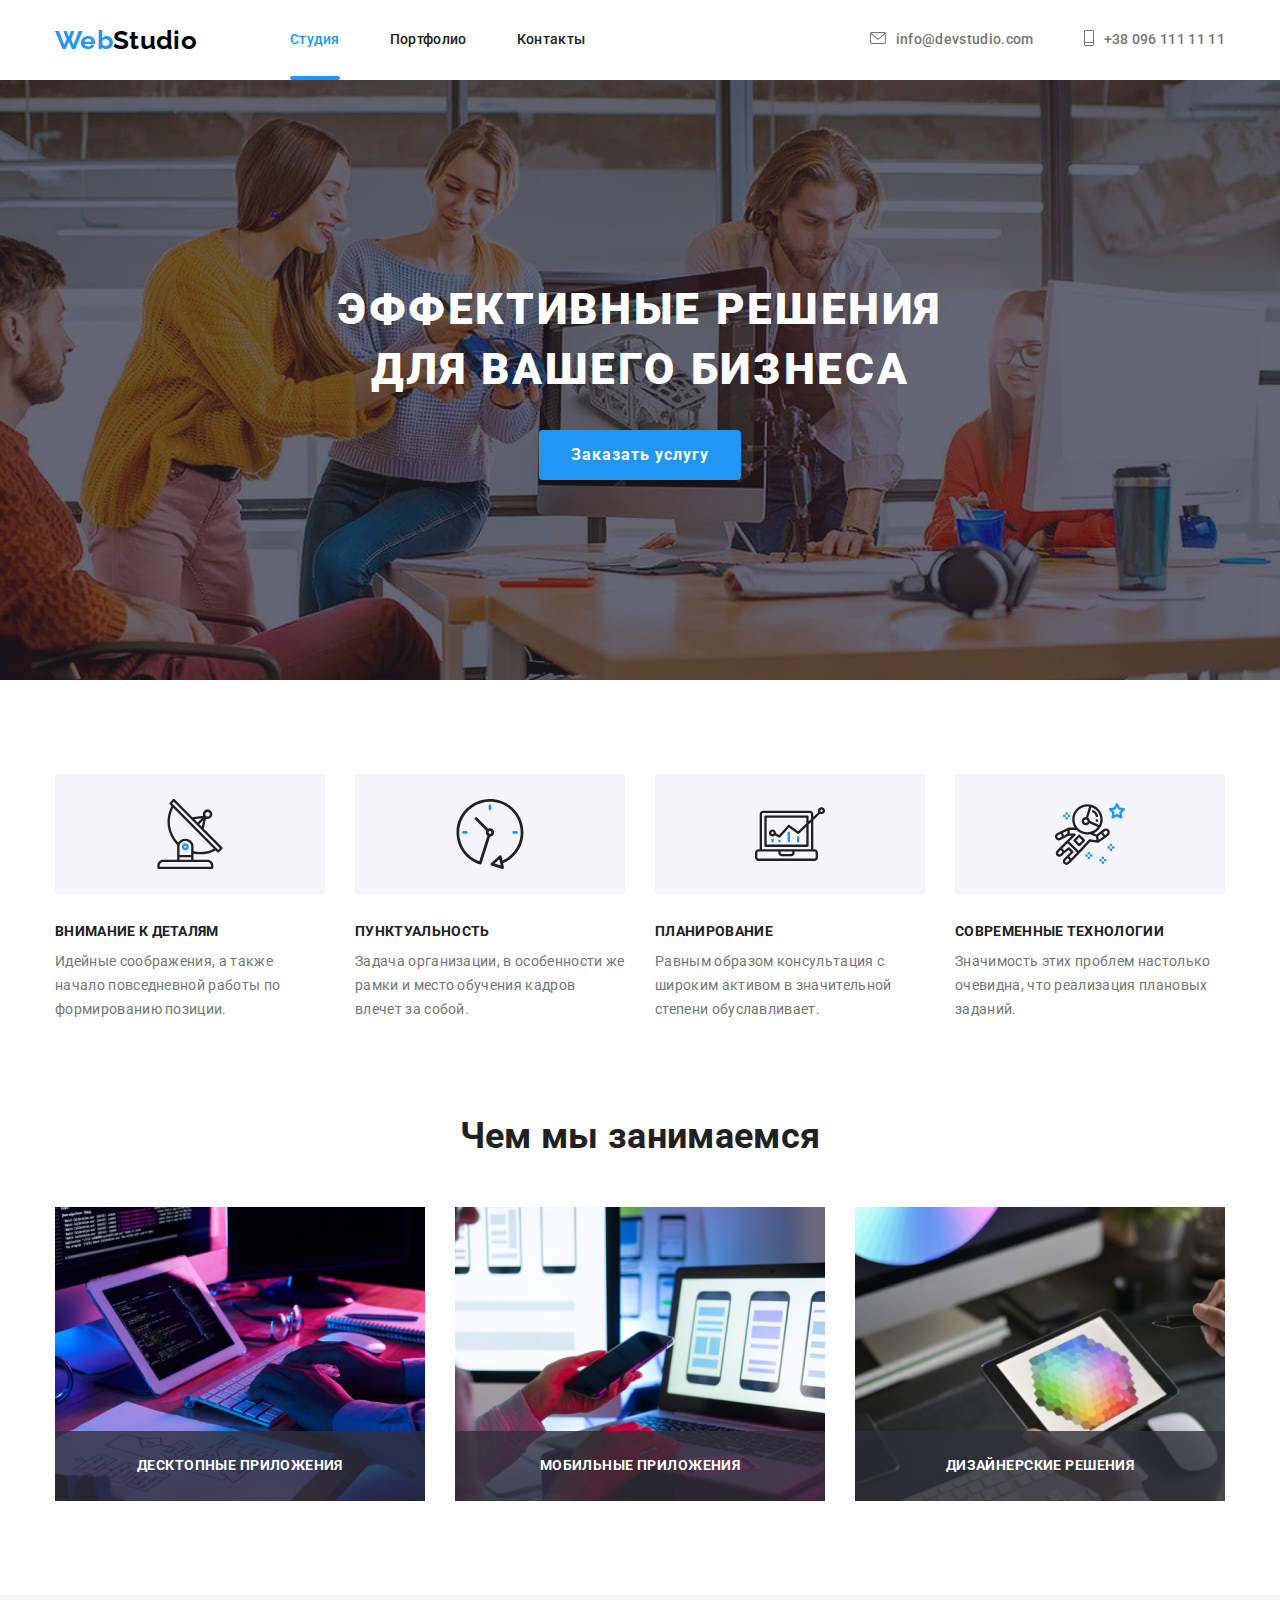
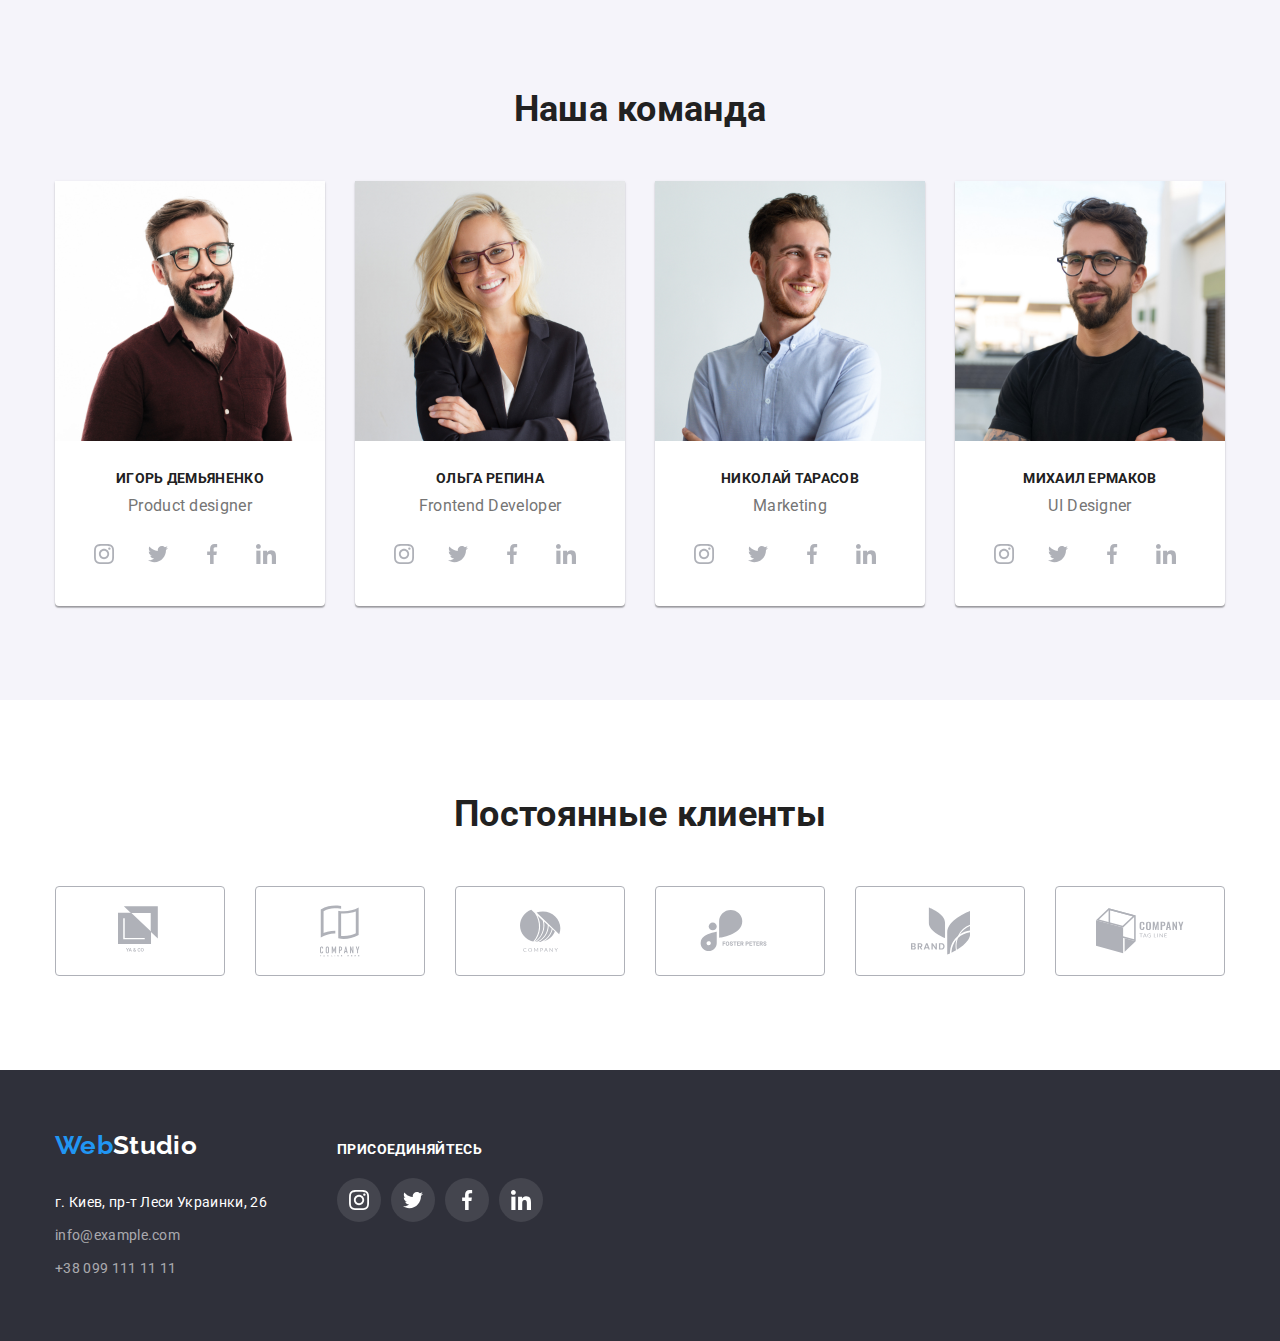
==== commit defb772b: "gfh" ====
--- a/index.html
+++ b/index.html
@@ -47,7 +47,7 @@
       <div class="container center">
         <div class="heroimg">
           <h1 class="hero-title">ЭФФЕКТИВНЫЕ РЕШЕНИЯ ДЛЯ ВАШЕГО БИЗНЕСА</h1>
-          <button class="button">Заказать услугу</button>
+          <button class="button" data-modal-open>Заказать услугу</button>
         </div>
       </div>
     </section>
@@ -279,6 +279,15 @@
       </div>
     </div>
   </footer>
+  <div class="backdrop is-hidden" data-modal>
+    <div class="modal">
+      <svg class="button-close-backdrop" data-modal-close>
+        <use href="./images/symbol-defs.svg#icon-Vector" width="11" height="11">
+        </use>
+      </svg>
+    </div>
+  </div>
+  <script src="./js/modal.js"></script>
 </body>
 
 </html>--- a/css/styles.css
+++ b/css/styles.css
@@ -262,7 +262,10 @@
 
 
 /*----------------------------ABOUT US---------------------------- */
-
+.aboutus-item {
+    position: relative;
+    margin-right: 30px;
+}
 .aboutus-text-picture {
     display: flex;
     justify-content: center;
@@ -301,16 +304,9 @@
     display: flex;
     position: relative;
 }
-.aboutus-item {
-    display: flex;
-    position: relative;
-    margin-right: 30px;
-}
 .aboutus-item:last-child {
     margin-right: 0;
 }
-
-
 /*----------------------------OUR TEAM---------------------------- */
 
 .social-links {
@@ -518,7 +514,7 @@
     font-family: inherit;
 }
 .button {
-     font-weight: bold;
+    font-weight: bold;
     font-size: 16px;
     line-height: 1.87; 
     text-align: center;
@@ -532,14 +528,53 @@
     min-width: 200px;
     height: 50px;
        }
+ /*----------------------------BACKDROP----------------------------*/
+ .backdrop {
+     position: fixed;
+     top: 0;
+     left: 0;
+     width: 100%;
+     height: 100%;
+     background-color: rgba(0, 0, 0, 0.2);
+ }
+ .backdrop.is-hidden {
+     opacity: 0;
+     pointer-events: none;
+
+ }
+.modal {
+    position: absolute;
+    top: 50%;
+    left: 50%;
+    transform: translate(-50%, -50%);
+    min-height: 581px;
+    min-width: 528px;
+    background-color: #ffffff;
+    display: flex;
+
+}
+.button-close-backdrop {
+   position: absolute;
+   right:0;
+   top: 0;
+   width: 30px;
+   height: 30px;
+  border: 1px solid rgba(0, 0, 0, 0.1);
+  box-sizing: border-box;
+ border-radius: 50%;
+ margin-top: 8px;
+ margin-right: 8px; 
+;
+}
+
+
+ 
+
 /*----------------------------PORTFOLIO.HTML----------------------------*/
 /*----------------------------MAIN----------------------------*/
 .main-cont {
   padding-top: 94px;
   padding-bottom: 94px; 
-}
-.portfolio p {
-    color: var(--secondary-text-color)
 }
 .button-portfolio {
     font-weight: 500;
@@ -585,13 +620,20 @@
         line-height: 1.87;
   
 }
+.portfolio-whatis {
+    color: var(--secondary-text-color);
+}
 .flext-item {
+    position: relative;
     background: #FFFFFF;
     border: 1px solid #EEEEEE;
     box-sizing: border-box;
     margin-right: 30px;
     width: 370px;
     margin-bottom: 30px;
+    display: flex;
+    
+
     
 }
 .flext-item:nth-child(3n) {
@@ -611,3 +653,27 @@
     0px 4px 4px rgba(0, 0, 0, 0.06),
     1px 4px 6px rgba(0, 0, 0, 0.16);
 }
+.flext-item::before {
+    display: flex;
+    content: "Технокряк это современная площадка распространения коронавируса. Компании используют эту платформу для цифрового шпионажа и атак на защищённые сервера конкурентов.";
+    justify-content: center;
+    align-items: center;
+    width: 100%;
+    height: 294px;
+    background-color: red;
+    position: absolute;
+    background: rgba(33, 150, 243, 0.9);
+    opacity: 0;
+
+    padding: 50px 24px;
+     font-size: 18px;
+      line-height: 1.55;
+    letter-spacing: 0.03em;
+    color: #ffffff;
+}
+.flext-item:hover::before {
+    opacity: 1;
+}
+img {
+    display: block;
+}